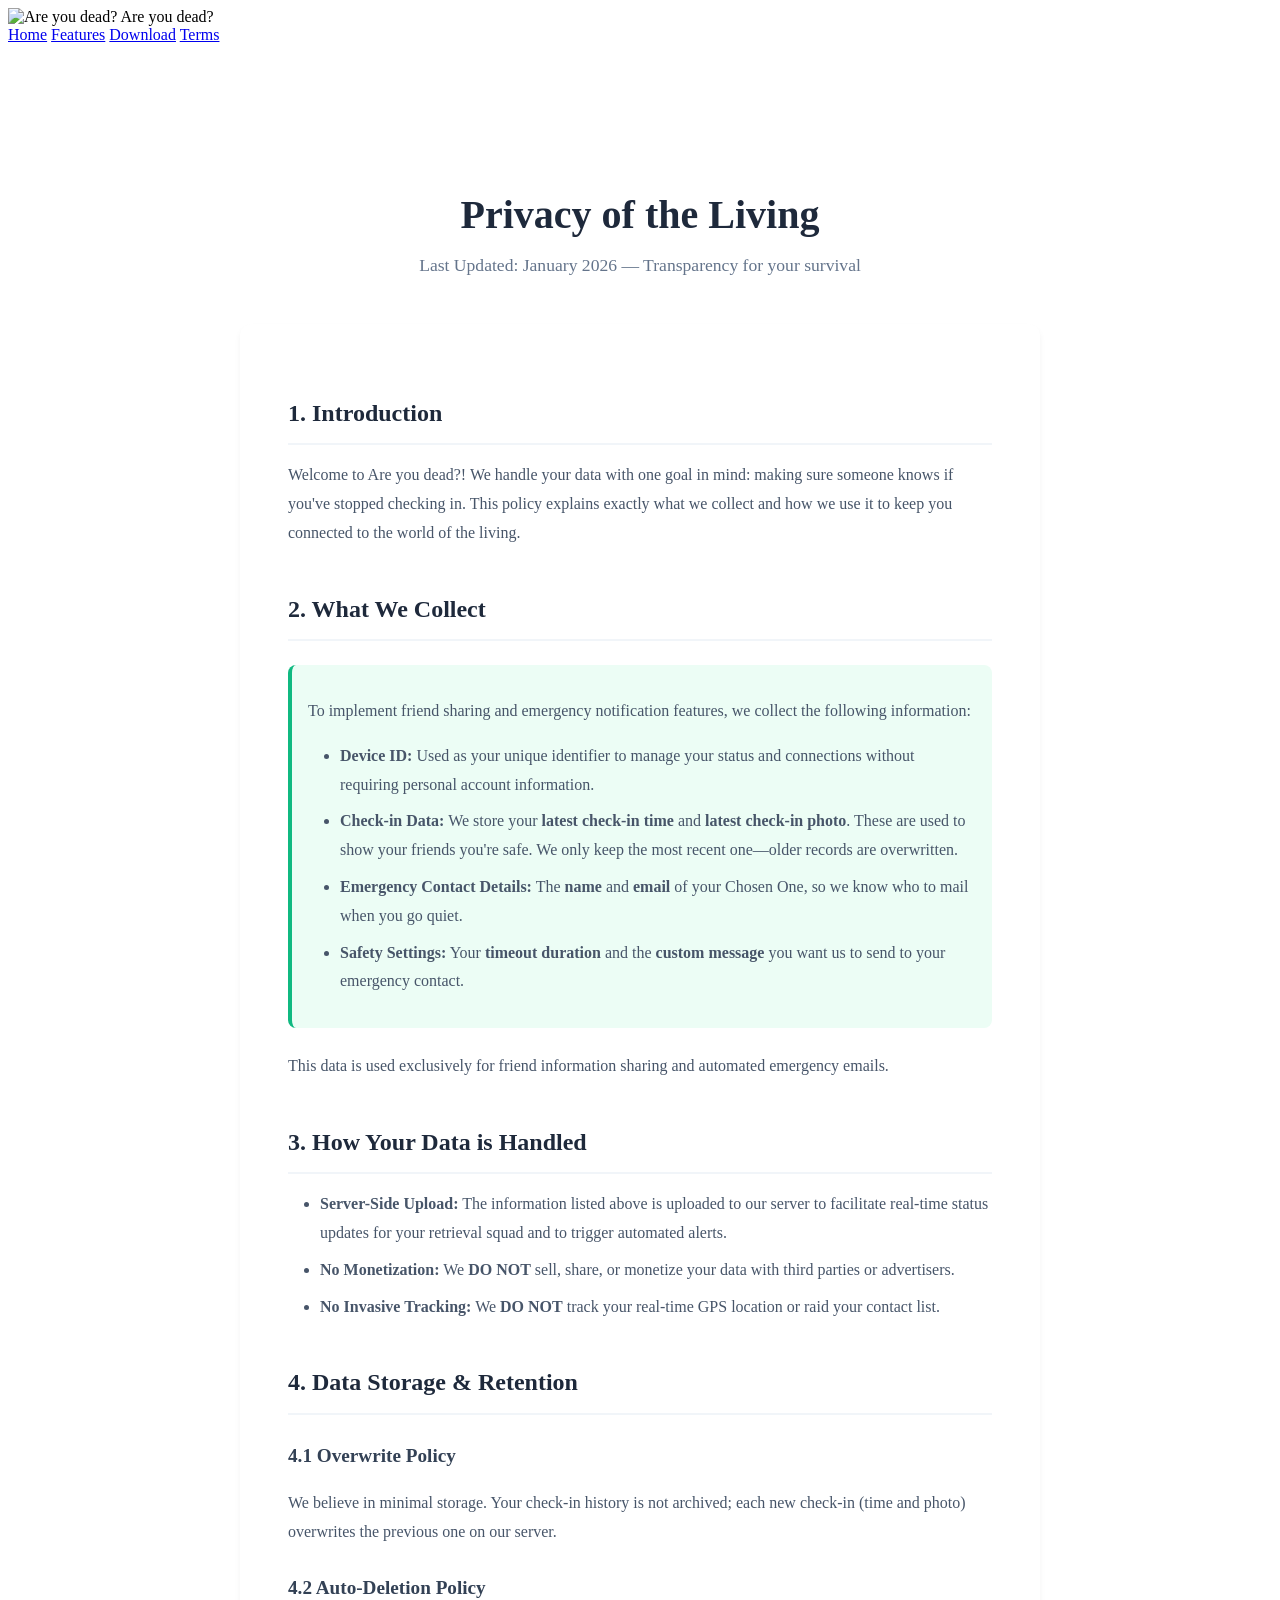
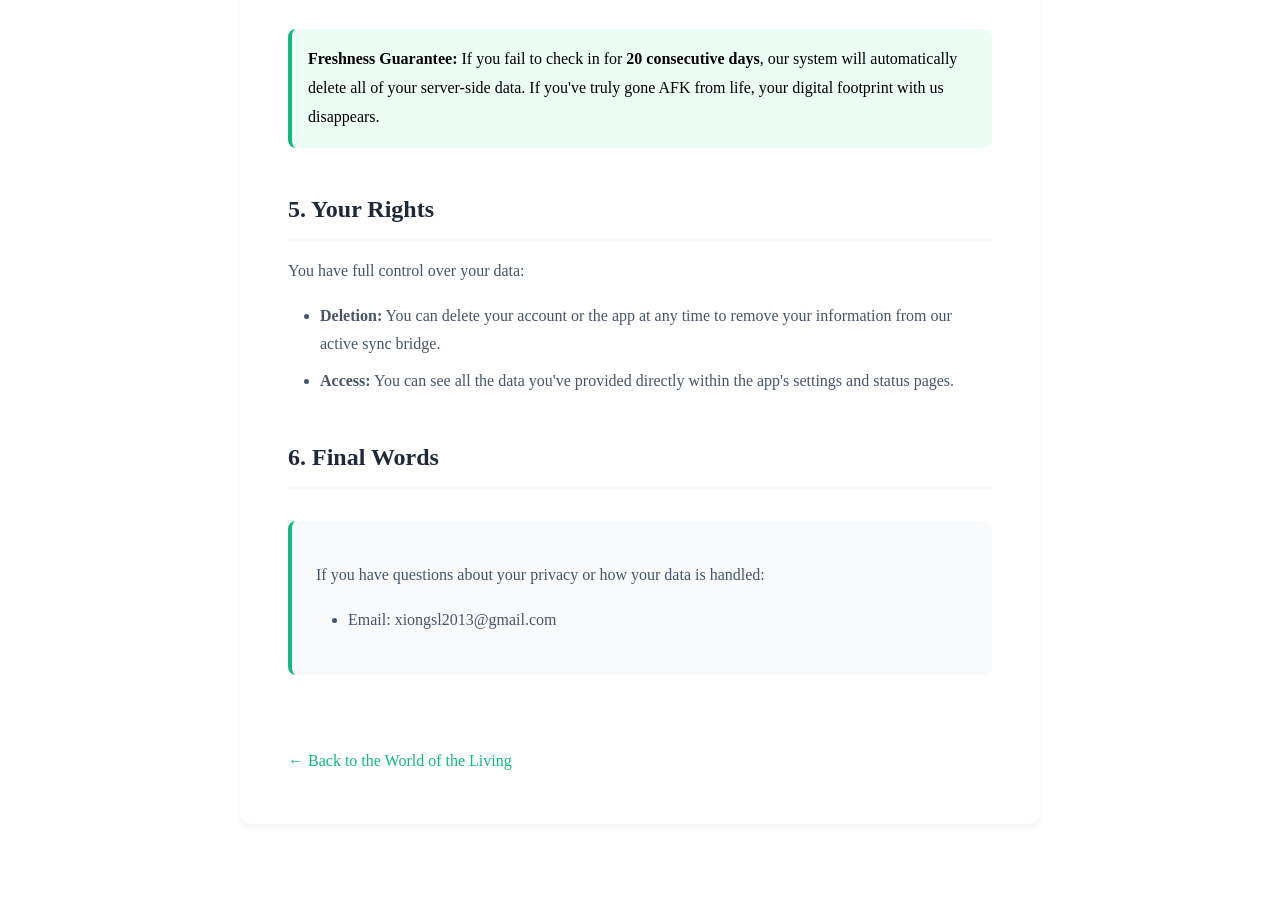
==== privacy.html @ e05cfdf4 "Finalize privacy policy based on definitive data collection items" ====
<!DOCTYPE html>
<html lang="en">
<head>
    <meta charset="UTF-8">
    <meta name="viewport" content="width=device-width, initial-scale=1.0">
    <title>Privacy of the Living - Are you dead?</title>
    <meta name="description" content="Are you dead? Privacy Policy - How we keep your secrets while you're still alive">
    <link rel="preconnect" href="https://fonts.googleapis.com">
    <link rel="preconnect" href="https://fonts.gstatic.com" crossorigin>
    <link href="https://fonts.googleapis.com/css2?family=Inter:wght@400;500;600;700;800;900&display=swap" rel="stylesheet">
    <link rel="stylesheet" href="styles.css">
    <link rel="icon" type="image/png" href="assets/icon/app_icon.png">
    <style>
        .privacy-container {
            max-width: 800px;
            margin: 0 auto;
            padding: 120px 20px 80px;
        }
        
        .privacy-header {
            text-align: center;
            margin-bottom: 3rem;
        }
        
        .privacy-title {
            font-size: 2.5rem;
            font-weight: 700;
            color: #1e293b;
            margin-bottom: 1rem;
        }
        
        .privacy-subtitle {
            font-size: 1.1rem;
            color: #64748b;
        }
        
        .privacy-content {
            background: white;
            padding: 3rem;
            border-radius: 12px;
            box-shadow: 0 4px 6px rgba(0, 0, 0, 0.05);
            line-height: 1.8;
        }
        
        .privacy-section {
            margin-bottom: 2.5rem;
        }
        
        .privacy-section h2 {
            font-size: 1.5rem;
            font-weight: 600;
            color: #1e293b;
            margin-bottom: 1rem;
            padding-bottom: 0.5rem;
            border-bottom: 2px solid #f1f5f9;
        }
        
        .privacy-section h3 {
            font-size: 1.2rem;
            font-weight: 600;
            color: #334155;
            margin: 1.5rem 0 0.5rem;
        }
        
        .privacy-section p {
            margin-bottom: 1rem;
            color: #475569;
        }
        
        .privacy-section ul {
            margin: 1rem 0;
            padding-left: 2rem;
        }
        
        .privacy-section li {
            margin-bottom: 0.5rem;
            color: #475569;
        }
        
        .highlight {
            background-color: #ecfdf5;
            padding: 1rem;
            border-radius: 8px;
            border-left: 4px solid #10b981;
            margin: 1.5rem 0;
        }
        
        .contact-info {
            background-color: #f8fafc;
            padding: 1.5rem;
            border-radius: 8px;
            border-left: 4px solid #10b981;
            margin: 2rem 0;
        }
        
        .back-link {
            display: inline-block;
            margin-top: 2rem;
            color: #10b981;
            text-decoration: none;
            font-weight: 500;
        }
        
        .back-link:hover {
            text-decoration: underline;
        }
        
        @media (max-width: 768px) {
            .privacy-container {
                padding: 100px 15px 60px;
            }
            
            .privacy-content {
                padding: 2rem;
            }
            
            .privacy-title {
                font-size: 2rem;
            }
        }
    </style>
</head>
<body>
    <!-- Navbar -->
    <nav class="navbar">
        <div class="nav-container">
            <div class="nav-logo">
                <img src="assets/icon/app_icon.png" alt="Are you dead?" class="logo-img">
                <span class="logo-text">Are you dead?</span>
            </div>
            <div class="nav-menu">
                <a href="index.html" class="nav-link">Home</a>
                <a href="index.html#features" class="nav-link">Features</a>
                <a href="index.html#download" class="nav-link">Download</a>
                <a href="terms.html" class="nav-link">Terms</a>
            </div>
        </div>
    </nav>

    <div class="privacy-container">
        <div class="privacy-header">
            <h1 class="privacy-title">Privacy of the Living</h1>
            <p class="privacy-subtitle">Last Updated: January 2026 — Transparency for your survival</p>
        </div>

        <div class="privacy-content">
            <div class="privacy-section">
                <h2>1. Introduction</h2>
                <p>
                    Welcome to Are you dead?! We handle your data with one goal in mind: making sure someone knows if you've stopped checking in. This policy explains exactly what we collect and how we use it to keep you connected to the world of the living.
                </p>
            </div>

            <div class="privacy-section">
                <h2>2. What We Collect</h2>
                <div class="highlight">
                    <p>To implement friend sharing and emergency notification features, we collect the following information:</p>
                    <ul>
                        <li><strong>Device ID:</strong> Used as your unique identifier to manage your status and connections without requiring personal account information.</li>
                        <li><strong>Check-in Data:</strong> We store your <strong>latest check-in time</strong> and <strong>latest check-in photo</strong>. These are used to show your friends you're safe. We only keep the most recent one—older records are overwritten.</li>
                        <li><strong>Emergency Contact Details:</strong> The <strong>name</strong> and <strong>email</strong> of your Chosen One, so we know who to mail when you go quiet.</li>
                        <li><strong>Safety Settings:</strong> Your <strong>timeout duration</strong> and the <strong>custom message</strong> you want us to send to your emergency contact.</li>
                    </ul>
                </div>
                <p>This data is used exclusively for friend information sharing and automated emergency emails.</p>
            </div>

            <div class="privacy-section">
                <h2>3. How Your Data is Handled</h2>
                <ul>
                    <li><strong>Server-Side Upload:</strong> The information listed above is uploaded to our server to facilitate real-time status updates for your retrieval squad and to trigger automated alerts.</li>
                    <li><strong>No Monetization:</strong> We <strong>DO NOT</strong> sell, share, or monetize your data with third parties or advertisers.</li>
                    <li><strong>No Invasive Tracking:</strong> We <strong>DO NOT</strong> track your real-time GPS location or raid your contact list.</li>
                </ul>
            </div>

            <div class="privacy-section">
                <h2>4. Data Storage & Retention</h2>
                
                <h3>4.1 Overwrite Policy</h3>
                <p>We believe in minimal storage. Your check-in history is not archived; each new check-in (time and photo) overwrites the previous one on our server.</p>

                <h3>4.2 Auto-Deletion Policy</h3>
                <div class="highlight">
                    <strong>Freshness Guarantee:</strong> If you fail to check in for <strong>20 consecutive days</strong>, our system will automatically delete all of your server-side data. If you've truly gone AFK from life, your digital footprint with us disappears.
                </div>
            </div>

            <div class="privacy-section">
                <h2>5. Your Rights</h2>
                <p>You have full control over your data:</p>
                <ul>
                    <li><strong>Deletion:</strong> You can delete your account or the app at any time to remove your information from our active sync bridge.</li>
                    <li><strong>Access:</strong> You can see all the data you've provided directly within the app's settings and status pages.</li>
                </ul>
            </div>

            <div class="privacy-section">
                <h2>6. Final Words</h2>
                <div class="contact-info">
                    <p>If you have questions about your privacy or how your data is handled:</p>
                    <ul>
                        <li>Email: xiongsl2013@gmail.com</li>
                    </ul>
                </div>
            </div>

            <a href="index.html" class="back-link">← Back to the World of the Living</a>
        </div>
    </div>

    <script src="script.js"></script>
</body>
</html>
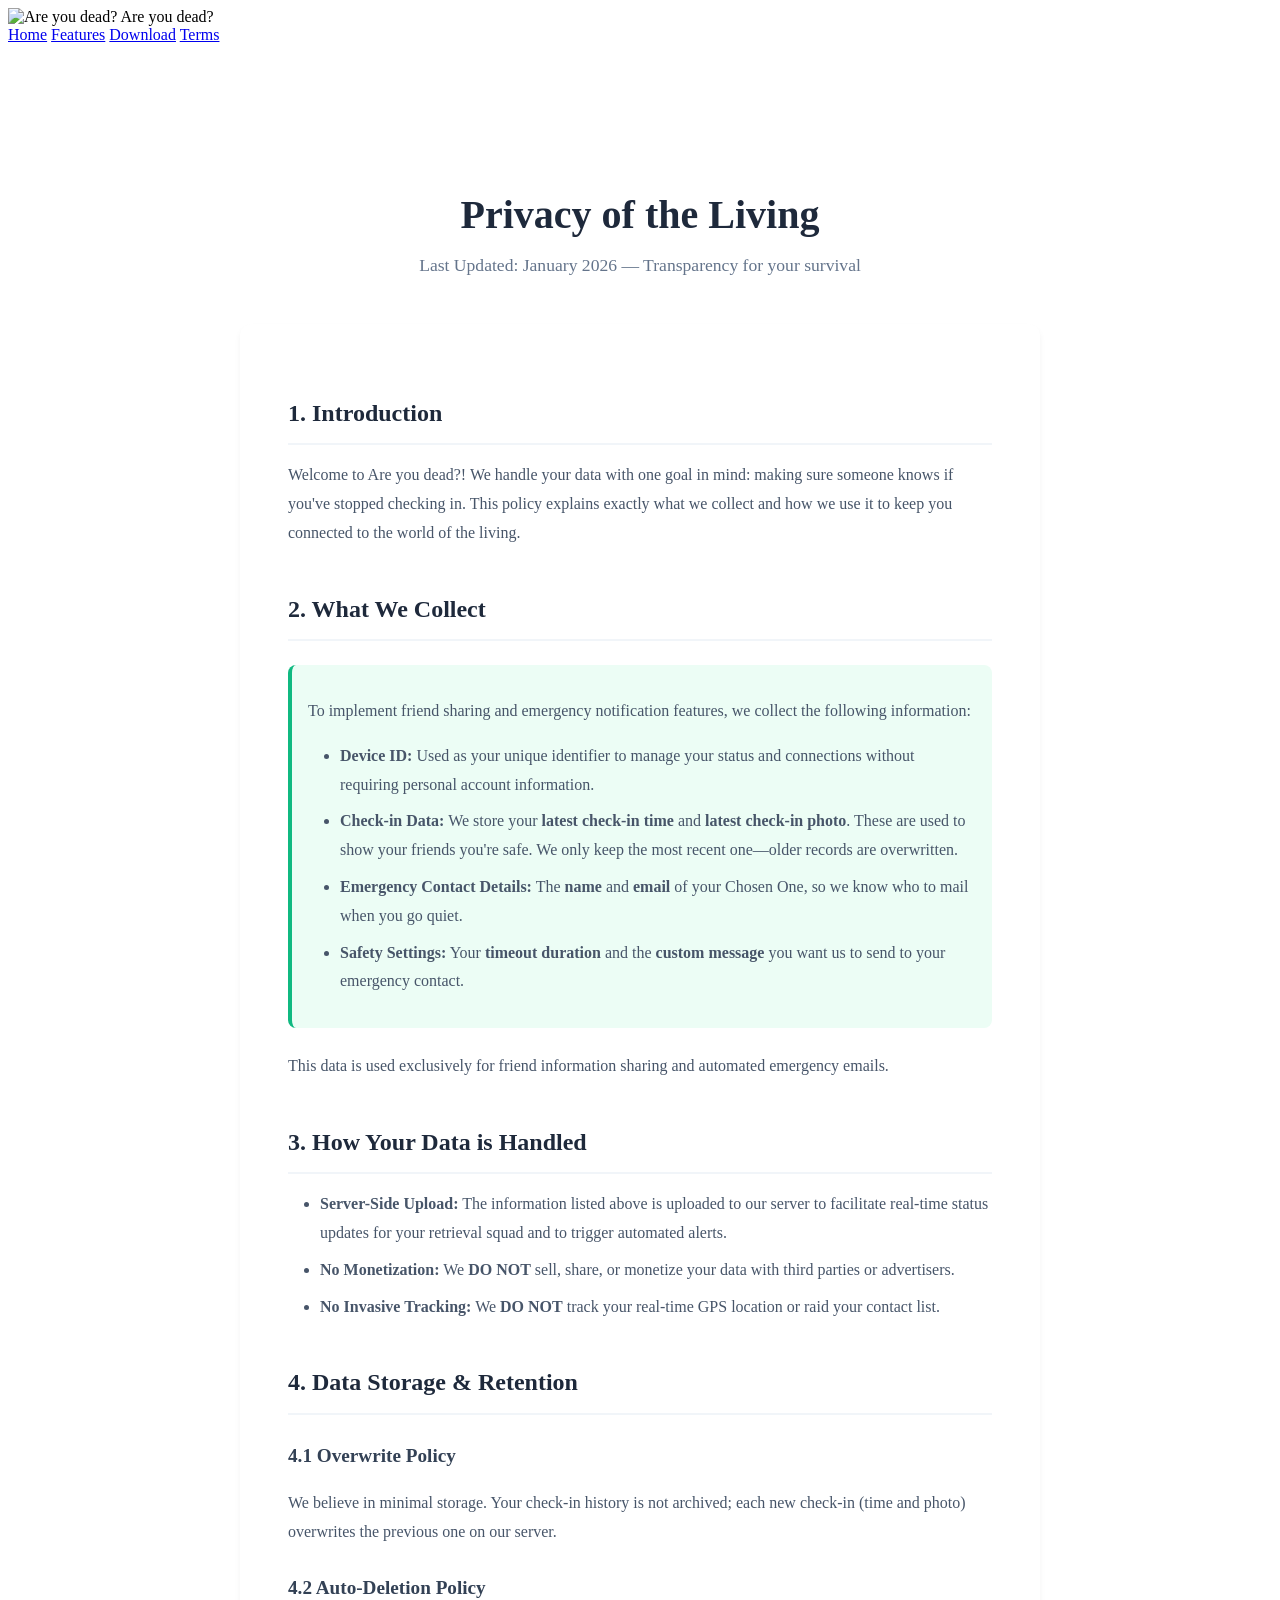
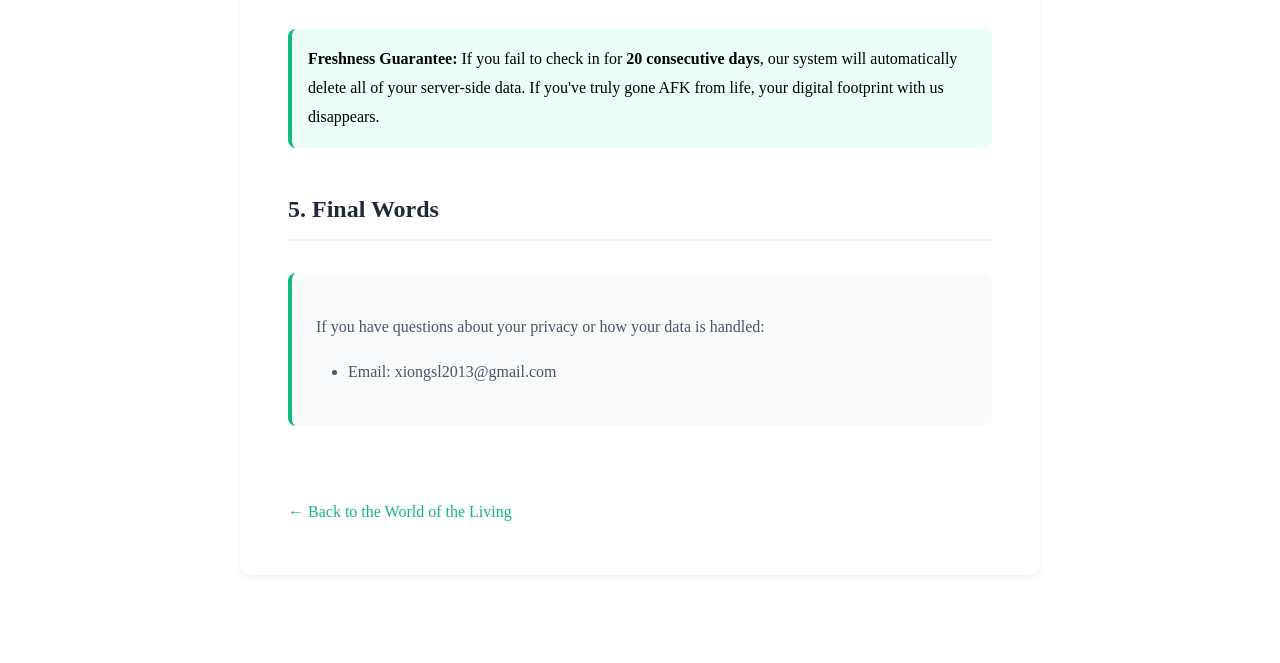
==== commit 8cb82a2b: "Remove User Rights section from privacy policy as manual deletion is not yet available" ====
--- a/privacy.html
+++ b/privacy.html
@@ -187,16 +187,7 @@
             </div>
 
             <div class="privacy-section">
-                <h2>5. Your Rights</h2>
-                <p>You have full control over your data:</p>
-                <ul>
-                    <li><strong>Deletion:</strong> You can delete your account or the app at any time to remove your information from our active sync bridge.</li>
-                    <li><strong>Access:</strong> You can see all the data you've provided directly within the app's settings and status pages.</li>
-                </ul>
-            </div>
-
-            <div class="privacy-section">
-                <h2>6. Final Words</h2>
+                <h2>5. Final Words</h2>
                 <div class="contact-info">
                     <p>If you have questions about your privacy or how your data is handled:</p>
                     <ul>
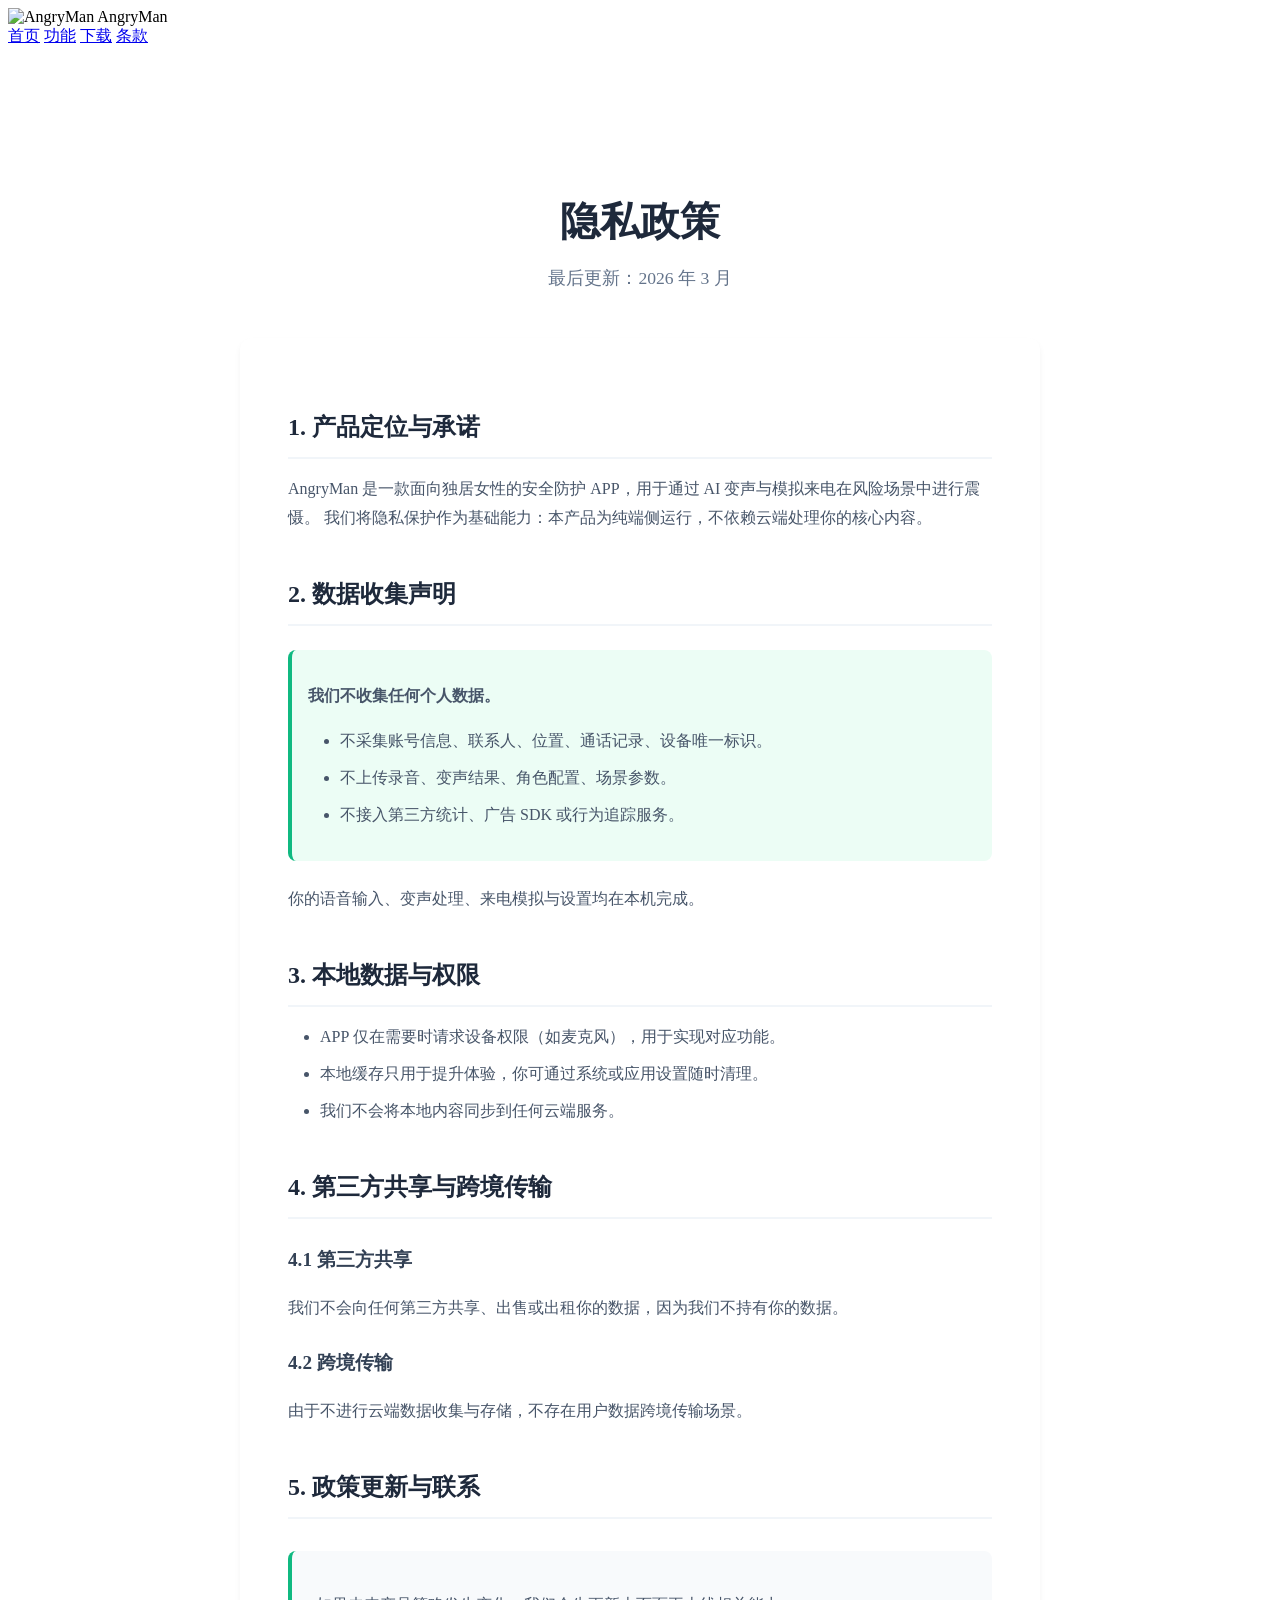
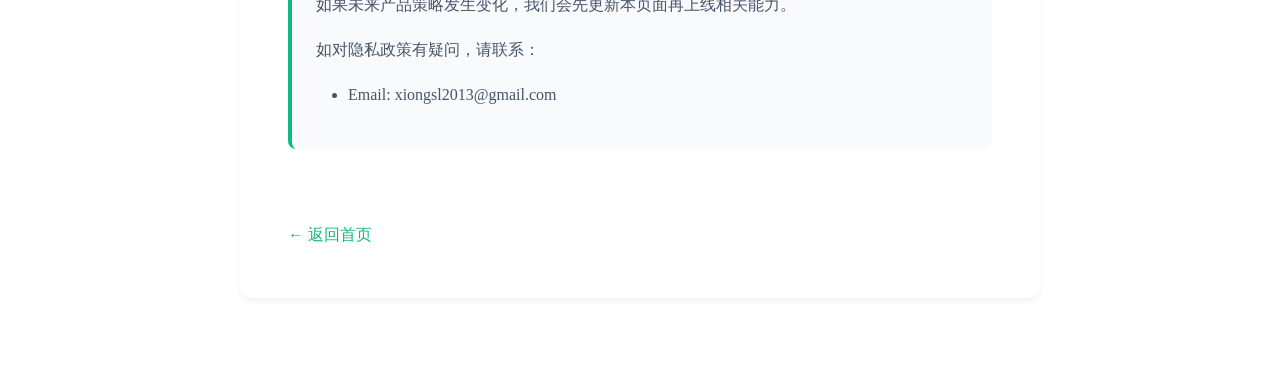
==== commit 583b99df: "Rewrite website copy for AngryMan safety positioning. Refocus landing, privacy, and terms pages on A" ====
--- a/privacy.html
+++ b/privacy.html
@@ -1,10 +1,10 @@
 <!DOCTYPE html>
-<html lang="en">
+<html lang="zh-CN">
 <head>
     <meta charset="UTF-8">
     <meta name="viewport" content="width=device-width, initial-scale=1.0">
-    <title>Privacy of the Living - Are you dead?</title>
-    <meta name="description" content="Are you dead? Privacy Policy - How we keep your secrets while you're still alive">
+    <title>隐私政策 - AngryMan</title>
+    <meta name="description" content="AngryMan 隐私政策：纯端侧运行，不采集、不上传、不出售用户数据。">
     <link rel="preconnect" href="https://fonts.googleapis.com">
     <link rel="preconnect" href="https://fonts.gstatic.com" crossorigin>
     <link href="https://fonts.googleapis.com/css2?family=Inter:wght@400;500;600;700;800;900&display=swap" rel="stylesheet">
@@ -125,78 +125,77 @@
     <nav class="navbar">
         <div class="nav-container">
             <div class="nav-logo">
-                <img src="assets/icon/app_icon.png" alt="Are you dead?" class="logo-img">
-                <span class="logo-text">Are you dead?</span>
+                <img src="assets/icon/app_icon.png" alt="AngryMan" class="logo-img">
+                <span class="logo-text">AngryMan</span>
             </div>
             <div class="nav-menu">
-                <a href="index.html" class="nav-link">Home</a>
-                <a href="index.html#features" class="nav-link">Features</a>
-                <a href="index.html#download" class="nav-link">Download</a>
-                <a href="terms.html" class="nav-link">Terms</a>
+                <a href="index.html" class="nav-link">首页</a>
+                <a href="index.html#features" class="nav-link">功能</a>
+                <a href="index.html#download" class="nav-link">下载</a>
+                <a href="terms.html" class="nav-link">条款</a>
             </div>
         </div>
     </nav>
 
     <div class="privacy-container">
         <div class="privacy-header">
-            <h1 class="privacy-title">Privacy of the Living</h1>
-            <p class="privacy-subtitle">Last Updated: January 2026 — Transparency for your survival</p>
+            <h1 class="privacy-title">隐私政策</h1>
+            <p class="privacy-subtitle">最后更新：2026 年 3 月</p>
         </div>
 
         <div class="privacy-content">
             <div class="privacy-section">
-                <h2>1. Introduction</h2>
+                <h2>1. 产品定位与承诺</h2>
                 <p>
-                    Welcome to Are you dead?! We handle your data with one goal in mind: making sure someone knows if you've stopped checking in. This policy explains exactly what we collect and how we use it to keep you connected to the world of the living.
+                    AngryMan 是一款面向独居女性的安全防护 APP，用于通过 AI 变声与模拟来电在风险场景中进行震慑。
+                    我们将隐私保护作为基础能力：本产品为纯端侧运行，不依赖云端处理你的核心内容。
                 </p>
             </div>
 
             <div class="privacy-section">
-                <h2>2. What We Collect</h2>
+                <h2>2. 数据收集声明</h2>
                 <div class="highlight">
-                    <p>To implement friend sharing and emergency notification features, we collect the following information:</p>
+                    <p><strong>我们不收集任何个人数据。</strong></p>
                     <ul>
-                        <li><strong>Device ID:</strong> Used as your unique identifier to manage your status and connections without requiring personal account information.</li>
-                        <li><strong>Check-in Data:</strong> We store your <strong>latest check-in time</strong> and <strong>latest check-in photo</strong>. These are used to show your friends you're safe. We only keep the most recent one—older records are overwritten.</li>
-                        <li><strong>Emergency Contact Details:</strong> The <strong>name</strong> and <strong>email</strong> of your Chosen One, so we know who to mail when you go quiet.</li>
-                        <li><strong>Safety Settings:</strong> Your <strong>timeout duration</strong> and the <strong>custom message</strong> you want us to send to your emergency contact.</li>
+                        <li>不采集账号信息、联系人、位置、通话记录、设备唯一标识。</li>
+                        <li>不上传录音、变声结果、角色配置、场景参数。</li>
+                        <li>不接入第三方统计、广告 SDK 或行为追踪服务。</li>
                     </ul>
                 </div>
-                <p>This data is used exclusively for friend information sharing and automated emergency emails.</p>
-            </div>
-
-            <div class="privacy-section">
-                <h2>3. How Your Data is Handled</h2>
+                <p>你的语音输入、变声处理、来电模拟与设置均在本机完成。</p>
+            </div>
+
+            <div class="privacy-section">
+                <h2>3. 本地数据与权限</h2>
                 <ul>
-                    <li><strong>Server-Side Upload:</strong> The information listed above is uploaded to our server to facilitate real-time status updates for your retrieval squad and to trigger automated alerts.</li>
-                    <li><strong>No Monetization:</strong> We <strong>DO NOT</strong> sell, share, or monetize your data with third parties or advertisers.</li>
-                    <li><strong>No Invasive Tracking:</strong> We <strong>DO NOT</strong> track your real-time GPS location or raid your contact list.</li>
+                    <li>APP 仅在需要时请求设备权限（如麦克风），用于实现对应功能。</li>
+                    <li>本地缓存只用于提升体验，你可通过系统或应用设置随时清理。</li>
+                    <li>我们不会将本地内容同步到任何云端服务。</li>
                 </ul>
             </div>
 
             <div class="privacy-section">
-                <h2>4. Data Storage & Retention</h2>
+                <h2>4. 第三方共享与跨境传输</h2>
                 
-                <h3>4.1 Overwrite Policy</h3>
-                <p>We believe in minimal storage. Your check-in history is not archived; each new check-in (time and photo) overwrites the previous one on our server.</p>
-
-                <h3>4.2 Auto-Deletion Policy</h3>
-                <div class="highlight">
-                    <strong>Freshness Guarantee:</strong> If you fail to check in for <strong>20 consecutive days</strong>, our system will automatically delete all of your server-side data. If you've truly gone AFK from life, your digital footprint with us disappears.
-                </div>
-            </div>
-
-            <div class="privacy-section">
-                <h2>5. Final Words</h2>
+                <h3>4.1 第三方共享</h3>
+                <p>我们不会向任何第三方共享、出售或出租你的数据，因为我们不持有你的数据。</p>
+
+                <h3>4.2 跨境传输</h3>
+                <p>由于不进行云端数据收集与存储，不存在用户数据跨境传输场景。</p>
+            </div>
+
+            <div class="privacy-section">
+                <h2>5. 政策更新与联系</h2>
                 <div class="contact-info">
-                    <p>If you have questions about your privacy or how your data is handled:</p>
+                    <p>如果未来产品策略发生变化，我们会先更新本页面再上线相关能力。</p>
+                    <p>如对隐私政策有疑问，请联系：</p>
                     <ul>
                         <li>Email: xiongsl2013@gmail.com</li>
                     </ul>
                 </div>
             </div>
 
-            <a href="index.html" class="back-link">← Back to the World of the Living</a>
+            <a href="index.html" class="back-link">← 返回首页</a>
         </div>
     </div>
 
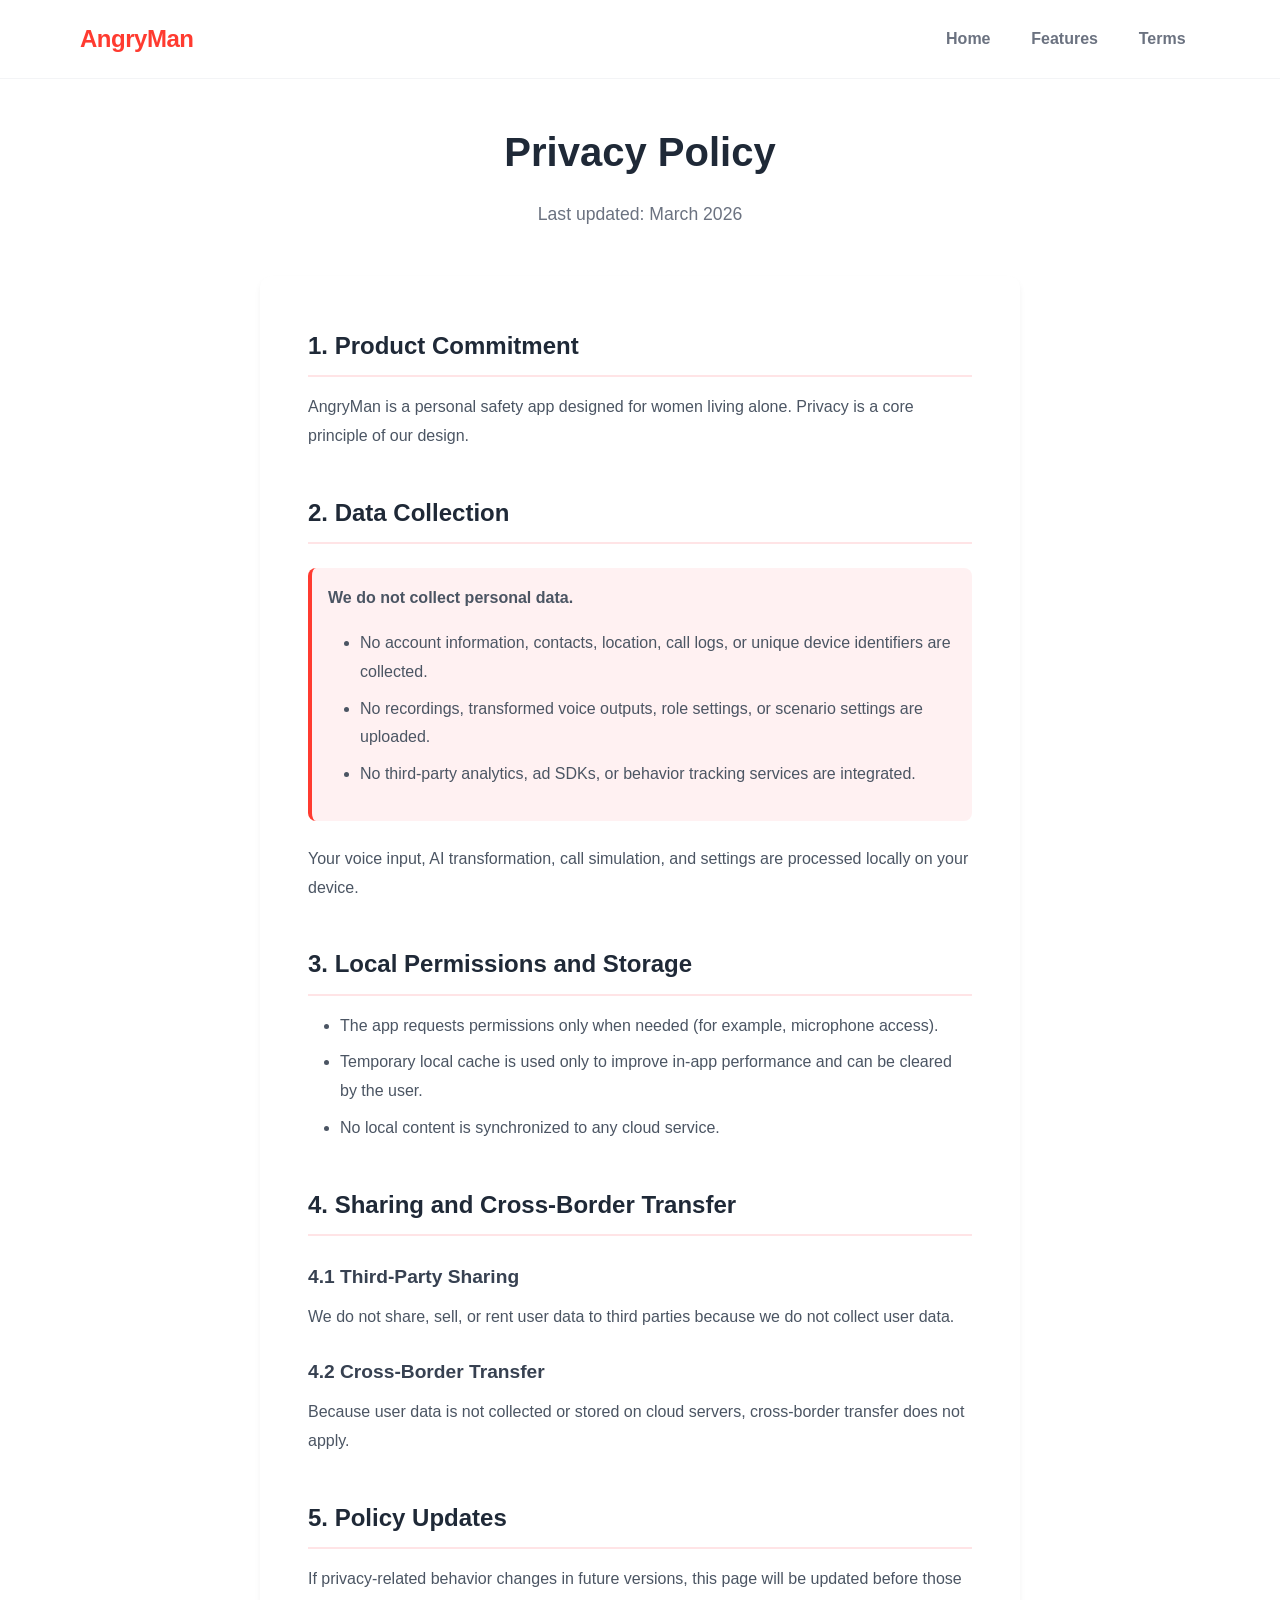
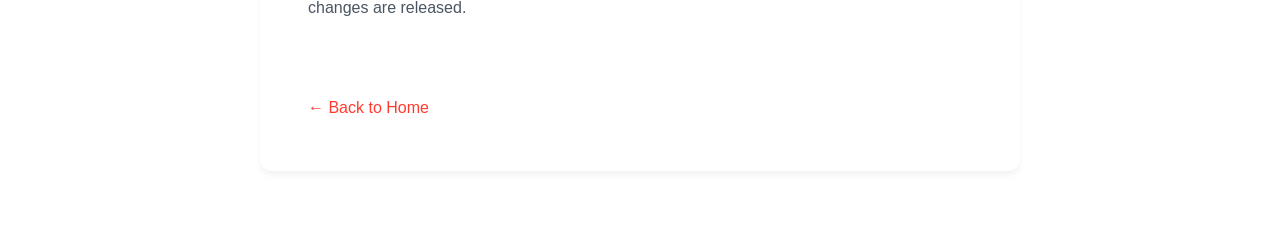
==== commit 18e9ff1b: "Align website visuals with AngryMan app theme. Switch the site to an English red/pink style consiste" ====
--- a/privacy.html
+++ b/privacy.html
@@ -1,15 +1,14 @@
 <!DOCTYPE html>
-<html lang="zh-CN">
+<html lang="en">
 <head>
     <meta charset="UTF-8">
     <meta name="viewport" content="width=device-width, initial-scale=1.0">
-    <title>隐私政策 - AngryMan</title>
-    <meta name="description" content="AngryMan 隐私政策：纯端侧运行，不采集、不上传、不出售用户数据。">
+    <title>Privacy Policy - AngryMan</title>
+    <meta name="description" content="AngryMan Privacy Policy: fully on-device product with no personal data collection.">
     <link rel="preconnect" href="https://fonts.googleapis.com">
     <link rel="preconnect" href="https://fonts.gstatic.com" crossorigin>
     <link href="https://fonts.googleapis.com/css2?family=Inter:wght@400;500;600;700;800;900&display=swap" rel="stylesheet">
     <link rel="stylesheet" href="styles.css">
-    <link rel="icon" type="image/png" href="assets/icon/app_icon.png">
     <style>
         .privacy-container {
             max-width: 800px;
@@ -25,13 +24,13 @@
         .privacy-title {
             font-size: 2.5rem;
             font-weight: 700;
-            color: #1e293b;
+            color: #1f2937;
             margin-bottom: 1rem;
         }
         
         .privacy-subtitle {
             font-size: 1.1rem;
-            color: #64748b;
+            color: #6b7280;
         }
         
         .privacy-content {
@@ -49,22 +48,22 @@
         .privacy-section h2 {
             font-size: 1.5rem;
             font-weight: 600;
-            color: #1e293b;
+            color: #1f2937;
             margin-bottom: 1rem;
             padding-bottom: 0.5rem;
-            border-bottom: 2px solid #f1f5f9;
+            border-bottom: 2px solid #ffe4e6;
         }
         
         .privacy-section h3 {
             font-size: 1.2rem;
             font-weight: 600;
-            color: #334155;
+            color: #374151;
             margin: 1.5rem 0 0.5rem;
         }
         
         .privacy-section p {
             margin-bottom: 1rem;
-            color: #475569;
+            color: #4b5563;
         }
         
         .privacy-section ul {
@@ -74,29 +73,21 @@
         
         .privacy-section li {
             margin-bottom: 0.5rem;
-            color: #475569;
+            color: #4b5563;
         }
         
         .highlight {
-            background-color: #ecfdf5;
+            background-color: #fff1f2;
             padding: 1rem;
             border-radius: 8px;
-            border-left: 4px solid #10b981;
+            border-left: 4px solid #ff3b30;
             margin: 1.5rem 0;
-        }
-        
-        .contact-info {
-            background-color: #f8fafc;
-            padding: 1.5rem;
-            border-radius: 8px;
-            border-left: 4px solid #10b981;
-            margin: 2rem 0;
         }
         
         .back-link {
             display: inline-block;
             margin-top: 2rem;
-            color: #10b981;
+            color: #ff3b30;
             text-decoration: none;
             font-weight: 500;
         }
@@ -125,77 +116,69 @@
     <nav class="navbar">
         <div class="nav-container">
             <div class="nav-logo">
-                <img src="assets/icon/app_icon.png" alt="AngryMan" class="logo-img">
                 <span class="logo-text">AngryMan</span>
             </div>
             <div class="nav-menu">
-                <a href="index.html" class="nav-link">首页</a>
-                <a href="index.html#features" class="nav-link">功能</a>
-                <a href="index.html#download" class="nav-link">下载</a>
-                <a href="terms.html" class="nav-link">条款</a>
+                <a href="index.html" class="nav-link">Home</a>
+                <a href="index.html#features" class="nav-link">Features</a>
+                <a href="terms.html" class="nav-link">Terms</a>
             </div>
         </div>
     </nav>
 
     <div class="privacy-container">
         <div class="privacy-header">
-            <h1 class="privacy-title">隐私政策</h1>
-            <p class="privacy-subtitle">最后更新：2026 年 3 月</p>
+            <h1 class="privacy-title">Privacy Policy</h1>
+            <p class="privacy-subtitle">Last updated: March 2026</p>
         </div>
 
         <div class="privacy-content">
             <div class="privacy-section">
-                <h2>1. 产品定位与承诺</h2>
+                <h2>1. Product Commitment</h2>
                 <p>
-                    AngryMan 是一款面向独居女性的安全防护 APP，用于通过 AI 变声与模拟来电在风险场景中进行震慑。
-                    我们将隐私保护作为基础能力：本产品为纯端侧运行，不依赖云端处理你的核心内容。
+                    AngryMan is a personal safety app designed for women living alone.
+                    Privacy is a core principle of our design.
                 </p>
             </div>
 
             <div class="privacy-section">
-                <h2>2. 数据收集声明</h2>
+                <h2>2. Data Collection</h2>
                 <div class="highlight">
-                    <p><strong>我们不收集任何个人数据。</strong></p>
+                    <p><strong>We do not collect personal data.</strong></p>
                     <ul>
-                        <li>不采集账号信息、联系人、位置、通话记录、设备唯一标识。</li>
-                        <li>不上传录音、变声结果、角色配置、场景参数。</li>
-                        <li>不接入第三方统计、广告 SDK 或行为追踪服务。</li>
+                        <li>No account information, contacts, location, call logs, or unique device identifiers are collected.</li>
+                        <li>No recordings, transformed voice outputs, role settings, or scenario settings are uploaded.</li>
+                        <li>No third-party analytics, ad SDKs, or behavior tracking services are integrated.</li>
                     </ul>
                 </div>
-                <p>你的语音输入、变声处理、来电模拟与设置均在本机完成。</p>
+                <p>Your voice input, AI transformation, call simulation, and settings are processed locally on your device.</p>
             </div>
 
             <div class="privacy-section">
-                <h2>3. 本地数据与权限</h2>
+                <h2>3. Local Permissions and Storage</h2>
                 <ul>
-                    <li>APP 仅在需要时请求设备权限（如麦克风），用于实现对应功能。</li>
-                    <li>本地缓存只用于提升体验，你可通过系统或应用设置随时清理。</li>
-                    <li>我们不会将本地内容同步到任何云端服务。</li>
+                    <li>The app requests permissions only when needed (for example, microphone access).</li>
+                    <li>Temporary local cache is used only to improve in-app performance and can be cleared by the user.</li>
+                    <li>No local content is synchronized to any cloud service.</li>
                 </ul>
             </div>
 
             <div class="privacy-section">
-                <h2>4. 第三方共享与跨境传输</h2>
+                <h2>4. Sharing and Cross-Border Transfer</h2>
                 
-                <h3>4.1 第三方共享</h3>
-                <p>我们不会向任何第三方共享、出售或出租你的数据，因为我们不持有你的数据。</p>
+                <h3>4.1 Third-Party Sharing</h3>
+                <p>We do not share, sell, or rent user data to third parties because we do not collect user data.</p>
 
-                <h3>4.2 跨境传输</h3>
-                <p>由于不进行云端数据收集与存储，不存在用户数据跨境传输场景。</p>
+                <h3>4.2 Cross-Border Transfer</h3>
+                <p>Because user data is not collected or stored on cloud servers, cross-border transfer does not apply.</p>
             </div>
 
             <div class="privacy-section">
-                <h2>5. 政策更新与联系</h2>
-                <div class="contact-info">
-                    <p>如果未来产品策略发生变化，我们会先更新本页面再上线相关能力。</p>
-                    <p>如对隐私政策有疑问，请联系：</p>
-                    <ul>
-                        <li>Email: xiongsl2013@gmail.com</li>
-                    </ul>
-                </div>
+                <h2>5. Policy Updates</h2>
+                <p>If privacy-related behavior changes in future versions, this page will be updated before those changes are released.</p>
             </div>
 
-            <a href="index.html" class="back-link">← 返回首页</a>
+            <a href="index.html" class="back-link">← Back to Home</a>
         </div>
     </div>
 
--- a/styles.css
+++ b/styles.css
@@ -0,0 +1,262 @@
+* {
+    margin: 0;
+    padding: 0;
+    box-sizing: border-box;
+}
+
+:root {
+    --primary: #ff3b30;
+    --primary-dark: #d92d23;
+    --primary-soft: #ffe8ea;
+    --bg: #ffffff;
+    --bg-soft: #fff7f8;
+    --text: #1f2937;
+    --text-secondary: #6b7280;
+    --border: #ffd9dd;
+    --shadow: 0 10px 30px rgba(255, 59, 48, 0.12);
+    --radius: 16px;
+}
+
+html {
+    scroll-behavior: smooth;
+}
+
+body {
+    font-family: 'Inter', -apple-system, BlinkMacSystemFont, 'Segoe UI', sans-serif;
+    line-height: 1.6;
+    color: var(--text);
+    background: var(--bg);
+}
+
+.container,
+.nav-container {
+    width: min(1120px, 92%);
+    margin: 0 auto;
+}
+
+.navbar {
+    position: fixed;
+    inset: 0 0 auto 0;
+    z-index: 1000;
+    background: rgba(255, 255, 255, 0.9);
+    backdrop-filter: blur(10px);
+    border-bottom: 1px solid #f3f4f6;
+    transition: 0.25s ease;
+}
+
+.navbar.scrolled {
+    box-shadow: 0 8px 24px rgba(17, 24, 39, 0.08);
+}
+
+.nav-container {
+    height: 78px;
+    display: flex;
+    justify-content: space-between;
+    align-items: center;
+}
+
+.logo-text {
+    font-size: 1.5rem;
+    font-weight: 800;
+    color: var(--primary);
+    letter-spacing: -0.02em;
+}
+
+.nav-menu {
+    display: flex;
+    gap: 0.75rem;
+}
+
+.nav-link {
+    text-decoration: none;
+    color: var(--text-secondary);
+    font-weight: 600;
+    padding: 0.55rem 0.9rem;
+    border-radius: 999px;
+    transition: 0.2s ease;
+}
+
+.nav-link:hover {
+    color: var(--primary);
+    background: var(--primary-soft);
+}
+
+.hero {
+    padding: 160px 0 110px;
+    background: linear-gradient(165deg, #fff1f2 0%, #ffe5e8 55%, #ffdfe3 100%);
+    text-align: center;
+}
+
+.hero-container {
+    width: min(900px, 92%);
+    margin: 0 auto;
+}
+
+.hero-title {
+    font-size: clamp(2.2rem, 5vw, 4rem);
+    line-height: 1.1;
+    color: #111827;
+    margin-bottom: 1rem;
+}
+
+.hero-subtitle {
+    font-size: clamp(1.1rem, 2.2vw, 1.5rem);
+    color: var(--primary-dark);
+    margin-bottom: 1.1rem;
+    font-weight: 600;
+}
+
+.hero-description {
+    color: #374151;
+    max-width: 760px;
+    margin: 0 auto;
+    font-size: 1.07rem;
+}
+
+.hero-buttons {
+    display: flex;
+    justify-content: center;
+    gap: 0.9rem;
+    margin-top: 2rem;
+    flex-wrap: wrap;
+}
+
+.btn {
+    text-decoration: none;
+    font-weight: 700;
+    border-radius: 12px;
+    padding: 0.9rem 1.2rem;
+    transition: 0.2s ease;
+    border: 1px solid transparent;
+}
+
+.btn-primary {
+    background: var(--primary);
+    color: white;
+}
+
+.btn-primary:hover {
+    background: var(--primary-dark);
+    transform: translateY(-1px);
+}
+
+.btn-secondary {
+    color: var(--primary);
+    background: #ffffff;
+    border-color: #ffc8cf;
+}
+
+.btn-secondary:hover {
+    background: #fff5f6;
+}
+
+.features {
+    padding: 90px 0;
+    background: var(--bg);
+}
+
+.section-title {
+    font-size: clamp(1.8rem, 4vw, 2.8rem);
+    text-align: center;
+    margin-bottom: 0.8rem;
+    color: #111827;
+}
+
+.section-subtitle {
+    text-align: center;
+    color: var(--text-secondary);
+    margin-bottom: 2.5rem;
+}
+
+.features-grid {
+    display: grid;
+    grid-template-columns: repeat(auto-fit, minmax(270px, 1fr));
+    gap: 1.1rem;
+}
+
+.feature-card {
+    border: 1px solid var(--border);
+    border-radius: var(--radius);
+    padding: 1.35rem;
+    background: var(--bg-soft);
+    transition: 0.2s ease;
+}
+
+.feature-card:hover {
+    transform: translateY(-2px);
+    box-shadow: var(--shadow);
+}
+
+.feature-icon {
+    width: 56px;
+    height: 56px;
+    border-radius: 14px;
+    background: #ffe6e8;
+    color: var(--primary);
+    display: grid;
+    place-items: center;
+    margin-bottom: 1rem;
+}
+
+.feature-title {
+    font-size: 1.1rem;
+    margin-bottom: 0.45rem;
+    color: #111827;
+}
+
+.feature-description {
+    color: #4b5563;
+    font-size: 0.97rem;
+}
+
+.footer {
+    background: #111827;
+    color: #d1d5db;
+    padding: 2.1rem 0 1.3rem;
+}
+
+.footer-content {
+    display: flex;
+    justify-content: space-between;
+    align-items: center;
+    gap: 1rem;
+}
+
+.footer-logo .logo-text {
+    color: #ffffff;
+}
+
+.footer-links {
+    display: flex;
+    gap: 0.5rem;
+}
+
+.footer-links a {
+    text-decoration: none;
+    color: #fca5a5;
+    border-radius: 999px;
+    padding: 0.4rem 0.7rem;
+}
+
+.footer-links a:hover {
+    background: rgba(255, 255, 255, 0.08);
+}
+
+.footer-bottom {
+    margin-top: 1.2rem;
+    padding-top: 0.9rem;
+    border-top: 1px solid rgba(255, 255, 255, 0.12);
+    text-align: center;
+    font-size: 0.92rem;
+}
+
+@media (max-width: 768px) {
+    .nav-menu {
+        display: none;
+    }
+
+    .footer-content {
+        flex-direction: column;
+        align-items: flex-start;
+    }
+}
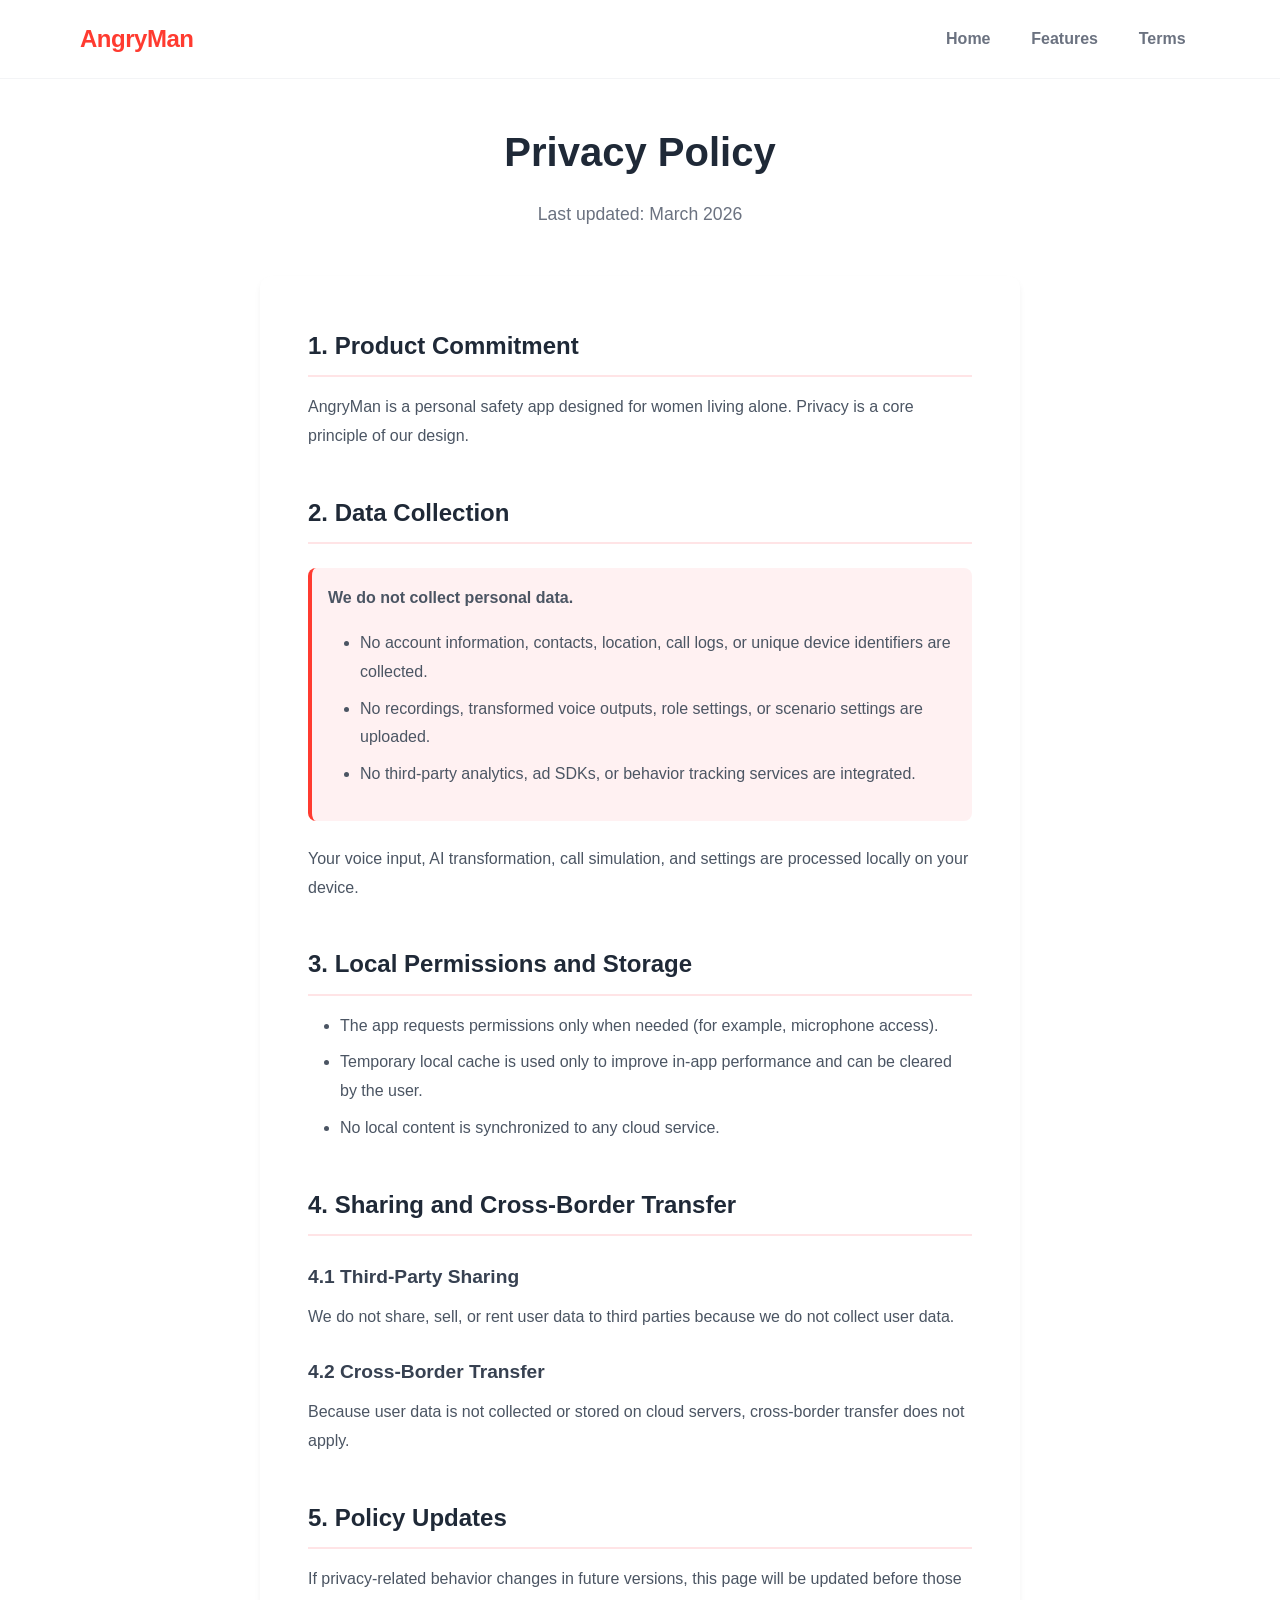
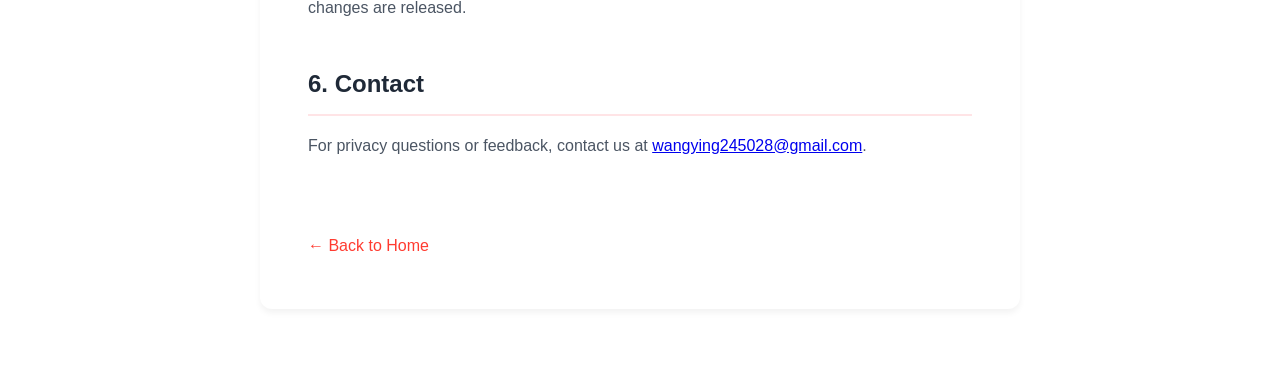
==== commit f2f8379f: "Update website legal/footer content and support contact links. Refresh landing footer and policy pag" ====
--- a/privacy.html
+++ b/privacy.html
@@ -178,6 +178,11 @@
                 <p>If privacy-related behavior changes in future versions, this page will be updated before those changes are released.</p>
             </div>
 
+            <div class="privacy-section">
+                <h2>6. Contact</h2>
+                <p>For privacy questions or feedback, contact us at <a href="mailto:wangying245028@gmail.com">wangying245028@gmail.com</a>.</p>
+            </div>
+
             <a href="index.html" class="back-link">← Back to Home</a>
         </div>
     </div>
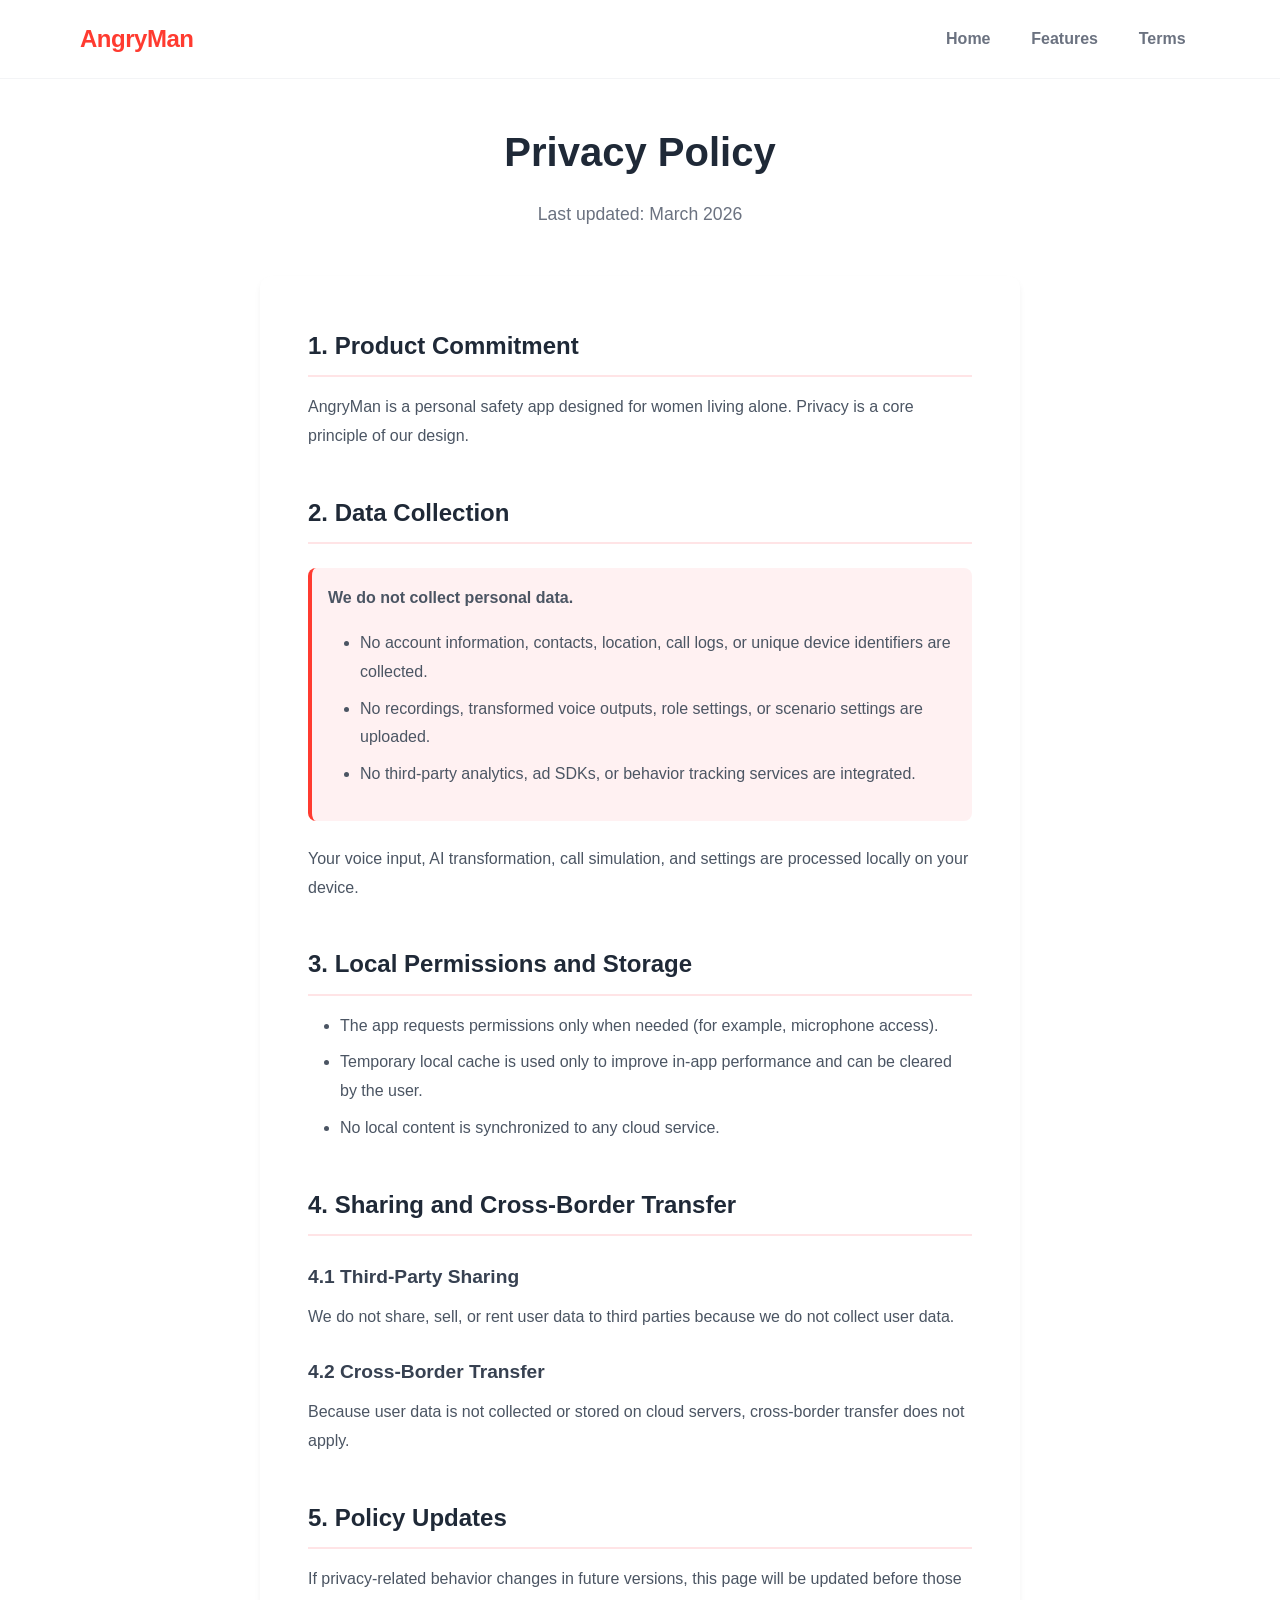
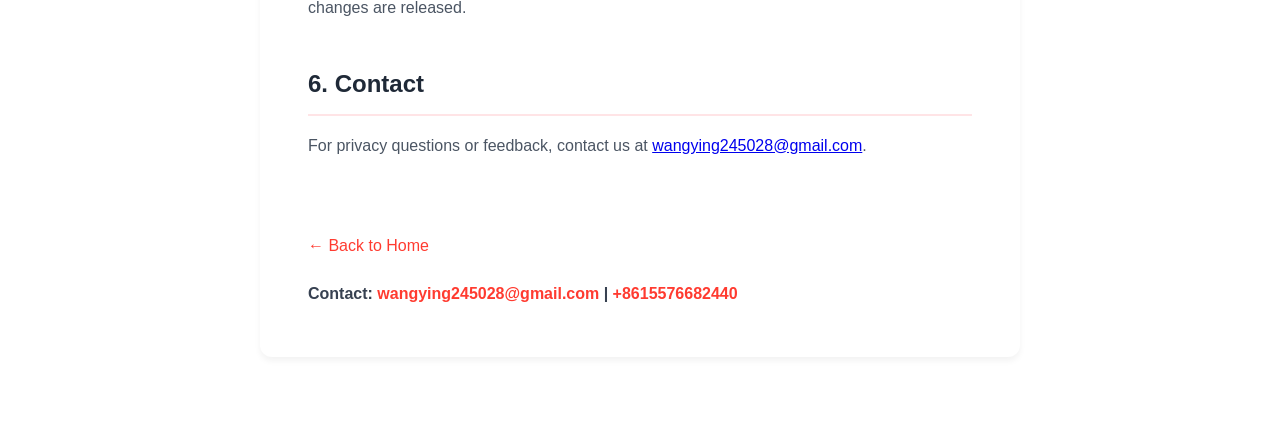
==== commit c4a667a8: "Show contact email and phone prominently in website footer. Add explicit email and phone number disp" ====
--- a/privacy.html
+++ b/privacy.html
@@ -91,6 +91,21 @@
             text-decoration: none;
             font-weight: 500;
         }
+
+        .policy-contact {
+            margin-top: 1.2rem;
+            font-weight: 600;
+            color: #374151;
+        }
+
+        .policy-contact a {
+            color: #ff3b30;
+            text-decoration: none;
+        }
+
+        .policy-contact a:hover {
+            text-decoration: underline;
+        }
         
         .back-link:hover {
             text-decoration: underline;
@@ -184,6 +199,10 @@
             </div>
 
             <a href="index.html" class="back-link">← Back to Home</a>
+            <p class="policy-contact">
+                Contact: <a href="mailto:wangying245028@gmail.com">wangying245028@gmail.com</a> | 
+                <a href="tel:+8615576682440">+8615576682440</a>
+            </p>
         </div>
     </div>
 
--- a/styles.css
+++ b/styles.css
@@ -250,6 +250,20 @@
     font-size: 0.92rem;
 }
 
+.footer-contact {
+    margin-top: 0.55rem;
+    color: #f3f4f6;
+}
+
+.footer-contact a {
+    color: #fca5a5;
+    text-decoration: none;
+}
+
+.footer-contact a:hover {
+    text-decoration: underline;
+}
+
 @media (max-width: 768px) {
     .nav-menu {
         display: none;
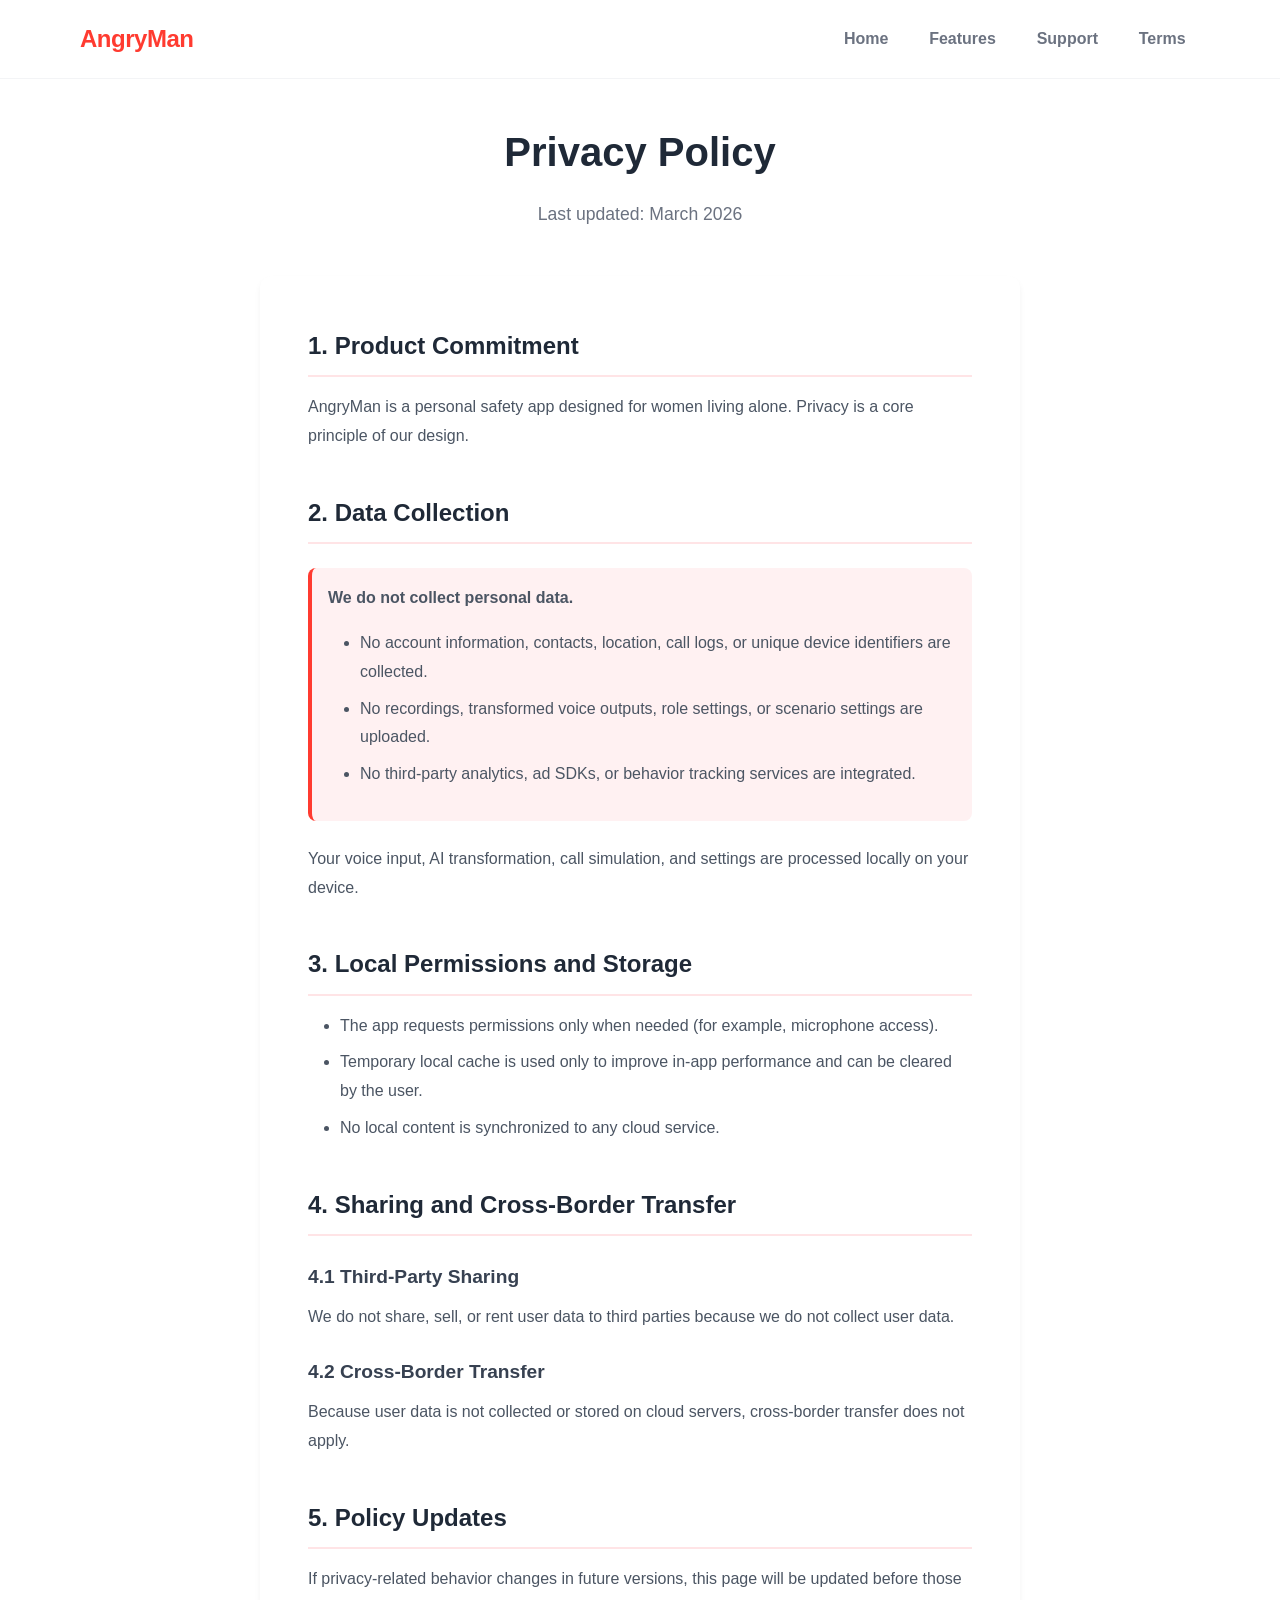
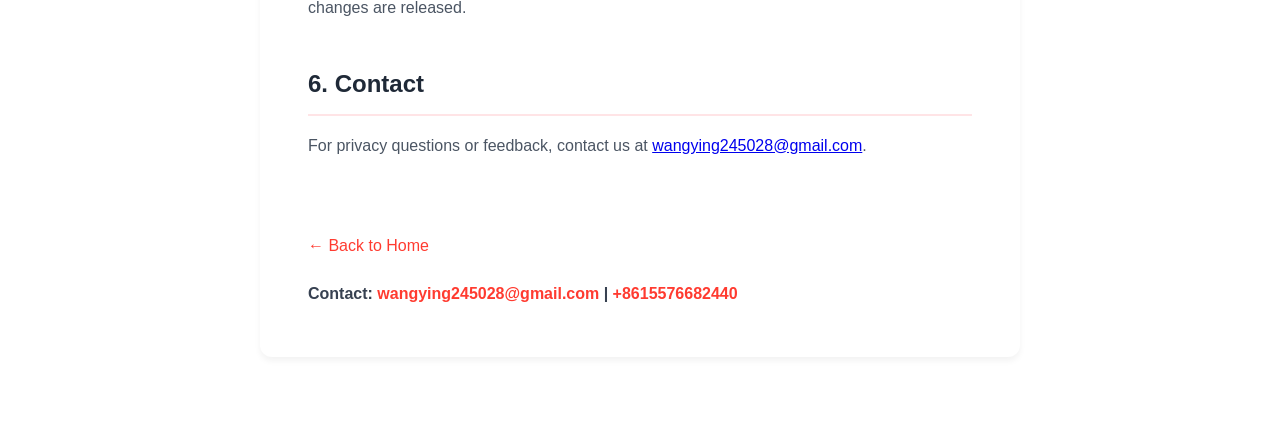
==== commit 29d2b286: "Add dedicated support page for App Store review. Publish a functional support URL and expose Support" ====
--- a/privacy.html
+++ b/privacy.html
@@ -136,6 +136,7 @@
             <div class="nav-menu">
                 <a href="index.html" class="nav-link">Home</a>
                 <a href="index.html#features" class="nav-link">Features</a>
+                <a href="support.html" class="nav-link">Support</a>
                 <a href="terms.html" class="nav-link">Terms</a>
             </div>
         </div>
